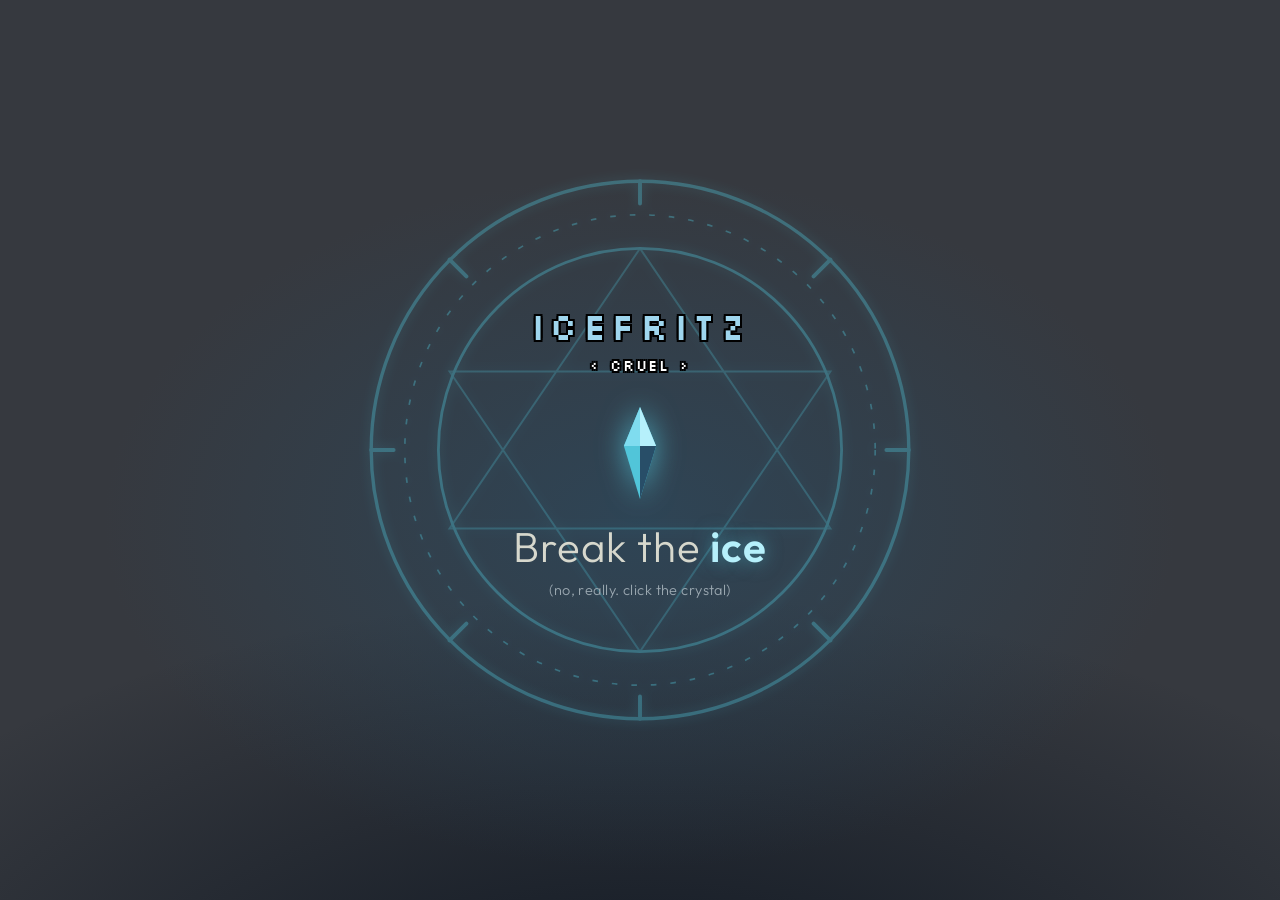
==== index.html @ 23041ba1 "Home: lift a little on iPads held sideways Co-Authored-By: Claude Opus 5.5 <noreply@anthropic.com> C" ====
<!doctype html>
<html lang="en">
<head>
<meta charset="utf-8">
<meta name="viewport" content="width=device-width, initial-scale=1">
<title>IceFritz · Cruel</title>
<meta name="description" content="IceFritz of the Cruel guild. Break the ice.">
<meta name="theme-color" content="#36393f">
<link rel="icon" href="data:image/svg+xml,%3Csvg xmlns='http://www.w3.org/2000/svg' viewBox='0 0 64 64'%3E%3Crect width='64' height='64' rx='14' fill='%2336393f'/%3E%3Cpath d='M32 6 42 30 32 58 22 30Z' fill='%2351c5d9'/%3E%3Cpath d='M32 6 42 30H22Z' fill='%23b6f0fb'/%3E%3Cpath d='M32 58 42 30H32Z' fill='%23284e68'/%3E%3C/svg%3E">
<link rel="preconnect" href="https://fonts.googleapis.com">
<link rel="preconnect" href="https://fonts.gstatic.com" crossorigin>
<link href="https://fonts.googleapis.com/css2?family=Silkscreen&family=Outfit:wght@300;600&display=swap" rel="stylesheet">
<link rel="stylesheet" href="assets/ice.css">
<link rel="stylesheet" href="assets/crystal.css">
<script src="assets/crystal.js" defer></script>
<style>
html,body{height:100%;overflow:clip}
/* svh = the visible screen on phones/tablets (excludes Safari's toolbars), so the circle centres on what you actually see */
body{height:100svh;display:grid;place-items:center;padding:24px 16px;overflow:hidden}
/* lift the circle so the crystal sits at the optical centre, a little above the middle */
main{translate:0 0}
@media (orientation:portrait){main{translate:0 -11svh}}
/* touch tablets held sideways (iPad landscape): lift a little; desktops stay centred */
@media (orientation:landscape) and (pointer:coarse) and (min-width:900px){main{translate:0 -7svh}}
main{position:relative;max-width:100%;text-align:center;width:min(100%,560px);aspect-ratio:1;display:grid;place-content:center;justify-items:center}
/* on phones the circle grows past the text block (up to 120% of the screen width) so the text stays inside the inner ring */
.rune{position:absolute;left:50%;top:50%;width:max(100%,min(560px,120vw));height:auto;aspect-ratio:1;translate:-50% -50%}
.name{font-size:clamp(20px,6vw,38px);position:relative}
.tag{font-size:clamp(12px,3vw,15px);margin-top:6px;position:relative}
.crystal-nav{margin:26px 0 18px}
.tagline{position:relative;display:grid;justify-items:center;width:max-content;transition:opacity .25s ease,transform .3s ease}
.menu-open main .tagline{opacity:0;transform:translateY(10px)}
h1{position:relative;font-weight:300;font-size:clamp(22px,6.4vw,42px);white-space:nowrap;line-height:1.15;letter-spacing:.02em;color:var(--frost)}
h1 b{font-weight:600;color:var(--ice-hi);text-shadow:0 0 18px rgba(81,197,217,.55)}
/* hint: one line, never wider than the tagline (width:0 + min-width:100% keeps it from widening the box) */
.hint{width:0;min-width:100%;margin-top:8px;font-size:clamp(10px,2.25vw,14.5px);font-weight:300;letter-spacing:.03em;color:var(--muted);white-space:nowrap;overflow:hidden;text-overflow:clip;text-align:center}
@media (prefers-reduced-motion:reduce){.tagline{transition:none}}

</style>
</head>
<body>
<main>
  <svg class="rune" viewBox="0 0 200 200" aria-hidden="true" fill="none" stroke="currentColor">
    <circle cx="100" cy="100" r="96" stroke-width="1.2"/>
    <circle cx="100" cy="100" r="84" stroke-width=".6" stroke-dasharray="2 5"/>
    <circle cx="100" cy="100" r="72" stroke-width="1"/>
    <path d="M100 28 168 128H32Z M100 172 32 72H168Z" stroke-width=".7" opacity=".7"/>
    <g stroke-width="1.4" stroke-linecap="round">
      <path d="M100 4v8M100 188v8M4 100h8M188 100h8M32 32l6 6M162 162l6 6M32 168l6-6M162 38l6-6"/>
    </g>
  </svg>
  <a class="plate name" href="https://x.com/IceFritz_AE" target="_blank" rel="noopener" title="IceFritz on X">IceFritz</a>
  <a class="plate tag" href="https://discord.gg/aqwcruel" target="_blank" rel="noopener" title="Cruel guild Discord">&lsaquo; Cruel &rsaquo;</a>
  <div class="crystal-nav" data-crystal-nav></div>
  <div class="tagline">
    <h1>Break the <b>ice</b></h1>
    <p class="hint">(no, really. click the crystal)</p>
  </div>
</main>

</body>
</html>
---- assets/ice.css ----
/* IceFritz shared look: palette from the IceFritz character art */
:root{
  --bg:#36393f;        /* backdrop */
  --abyss:#0d1520;     /* deepest navy */
  --navy:#1e2d3f;
  --steel:#284e68;
  --slate:#517e8f;
  --frost:#d7d8cd;     /* pale scarf/fur */
  --muted:#9aa7b0;
  --ice:#51c5d9;       /* crystal glow */
  --ice-hi:#b6f0fb;
  --plate:#9fd6ee;     /* nameplate blue */
  --panel:rgba(13,21,32,.55);
  --edge:rgba(81,197,217,.18);
  color-scheme:dark;
}
*{box-sizing:border-box;margin:0}
html{background:var(--bg)}
body{
  min-height:100vh;
  background:
    radial-gradient(60% 55% at 50% 58%, rgba(40,78,104,.55), transparent 70%),
    radial-gradient(120% 90% at 50% 120%, var(--abyss), transparent 60%),
    var(--bg);
  background-attachment:fixed;
  color:var(--frost);
  font-family:"Outfit",system-ui,sans-serif;
}
.rune{color:var(--ice);opacity:.38;filter:drop-shadow(0 0 6px rgba(81,197,217,.6));animation:turn 90s linear infinite}
@keyframes turn{to{transform:rotate(360deg)}}
.plate{display:block;text-decoration:none;transition:color .15s,filter .15s;font-family:"Silkscreen",monospace;color:var(--plate);letter-spacing:.12em;text-transform:uppercase;
  text-shadow:-2px 0 #000,2px 0 #000,0 -2px #000,0 2px #000,-2px -2px #000,2px 2px #000,-2px 2px #000,2px -2px #000}
.plate.tag{color:#fff}
a.plate:hover,a.plate:focus-visible{color:var(--ice-hi);filter:drop-shadow(0 0 8px rgba(81,197,217,.7));outline:none}
.glow{font-weight:600;color:var(--ice-hi);text-shadow:0 0 18px rgba(81,197,217,.55)}
@media (prefers-reduced-motion:reduce){.rune{animation:none}}
---- assets/crystal.css ----
/* Crystal menu: click/tap the crystal to open the site navigation */
.crystal-nav{position:relative;z-index:20;display:grid;justify-items:center}
.crystal-btn{position:relative;display:grid;place-items:center;padding:6px 14px;background:none;border:0;border-radius:14px;cursor:pointer;color:inherit;-webkit-tap-highlight-color:transparent}
.crystal-btn:focus-visible{outline:1px dashed var(--ice);outline-offset:2px}
.crystal{display:block;width:46px;height:auto;filter:drop-shadow(0 0 14px rgba(81,197,217,.75));animation:bob 4s ease-in-out infinite;transition:filter .25s}
.is-open .crystal{filter:drop-shadow(0 0 22px rgba(182,240,251,.95)) brightness(1.12)}
@keyframes bob{50%{transform:translateY(-6px)}}

.site-nav{position:absolute;top:100%;left:50%;transform:translateX(-50%);display:flex;flex-direction:column;align-items:center;gap:10px;padding-top:16px;pointer-events:none}
.site-nav::before{content:"";width:1px;height:0;margin-bottom:-4px;background:linear-gradient(var(--ice),transparent);box-shadow:0 0 8px var(--ice);transition:height .3s ease}
.site-nav a{display:flex;flex-direction:column;align-items:center;gap:3px;min-width:170px;padding:11px 20px;text-decoration:none;background:var(--panel);border:1px solid var(--edge);border-radius:12px;backdrop-filter:blur(6px);-webkit-backdrop-filter:blur(6px);
  opacity:0;transform:translateY(-10px) scale(.96);transition:opacity .25s ease,transform .3s ease,border-color .15s,box-shadow .15s}
.site-nav a b{font-family:"Silkscreen",monospace;font-weight:400;font-size:15px;letter-spacing:.14em;text-transform:uppercase;color:var(--plate)}
.site-nav a span{font-size:12px;color:var(--muted);white-space:nowrap}
.site-nav a:hover,.site-nav a:focus-visible{outline:none;border-color:var(--ice);box-shadow:0 0 18px -4px var(--ice)}
.site-nav a:hover b,.site-nav a:focus-visible b{color:var(--ice-hi)}
.is-open .site-nav{pointer-events:auto}
.is-open .site-nav::before{height:22px}
.is-open .site-nav a{opacity:1;transform:none}
.is-open .site-nav a:nth-of-type(2){transition-delay:.05s}
.is-open .site-nav a:nth-of-type(3){transition-delay:.1s}
.is-open .site-nav a:nth-of-type(4){transition-delay:.15s}

/* corner variant (sub-pages): small crystal pinned top right, menu drops down on the right */
.crystal-nav.corner{position:fixed;top:max(10px, env(safe-area-inset-top, 0px));right:max(6px, env(safe-area-inset-right, 0px))}
.corner .crystal{width:26px;filter:drop-shadow(0 0 10px rgba(81,197,217,.75))}
.corner .crystal-btn{padding:8px 14px}
.corner .site-nav{left:auto;right:0;transform:none;align-items:flex-end;padding-top:10px}
.corner .site-nav::before{margin-right:27px}

/* cracking ice, on click */
.cracks path{stroke-dasharray:1;stroke-dashoffset:1;opacity:.95;filter:drop-shadow(0 0 1.5px #fff);transition:stroke-dashoffset .35s cubic-bezier(.3,.7,.2,1)}
.cracks path:nth-child(2){transition-delay:.05s}.cracks path:nth-child(3){transition-delay:.1s}.cracks path:nth-child(4){transition-delay:.12s}.cracks path:nth-child(5){transition-delay:.18s}.cracks path:nth-child(6){transition-delay:.2s}
.is-open .cracks path{stroke-dashoffset:0}
.crystal-btn.shake .crystal{animation:crack .32s steps(2) 1,bob 4s ease-in-out .32s infinite}
@keyframes crack{0%{transform:translate(0,0) rotate(0)}25%{transform:translate(-1.5px,1px) rotate(-2deg)}50%{transform:translate(1.5px,-1px) rotate(2deg)}75%{transform:translate(-1px,0) rotate(-1deg)}100%{transform:none}}
.shards{position:absolute;left:50%;top:50%;width:0;height:0;pointer-events:none}
.shards i{position:absolute;left:-3px;top:-4px;width:6px;height:9px;background:linear-gradient(#e9fbff,#51c5d9);clip-path:polygon(50% 0,100% 60%,40% 100%,0 45%);opacity:0;filter:drop-shadow(0 0 4px rgba(81,197,217,.9))}
.burst .shards i{animation:shard .65s cubic-bezier(.15,.7,.3,1) forwards}
.shards i:nth-child(1){--x:-34px;--y:-26px;--r:-140deg}
.shards i:nth-child(2){--x:32px;--y:-30px;--r:160deg}
.shards i:nth-child(3){--x:-40px;--y:8px;--r:-200deg;width:4px;height:6px}
.shards i:nth-child(4){--x:38px;--y:12px;--r:210deg;width:5px;height:7px}
.shards i:nth-child(5){--x:-18px;--y:34px;--r:-90deg;width:4px;height:6px}
.shards i:nth-child(6){--x:20px;--y:36px;--r:120deg}
.corner .shards i{--s:.6}
.corner .shards i:nth-child(odd){--x:-22px}
.corner .shards i:nth-child(even){--x:20px}
@keyframes shard{0%{opacity:1;transform:translate(0,0) rotate(0) scale(1)}100%{opacity:0;transform:translate(var(--x),var(--y)) rotate(var(--r)) scale(.6)}}

@media (prefers-reduced-motion:reduce){.crystal,.crystal-btn.shake .crystal{animation:none}.burst .shards i{animation:none}.cracks path,.site-nav a,.site-nav::before{transition:none}}
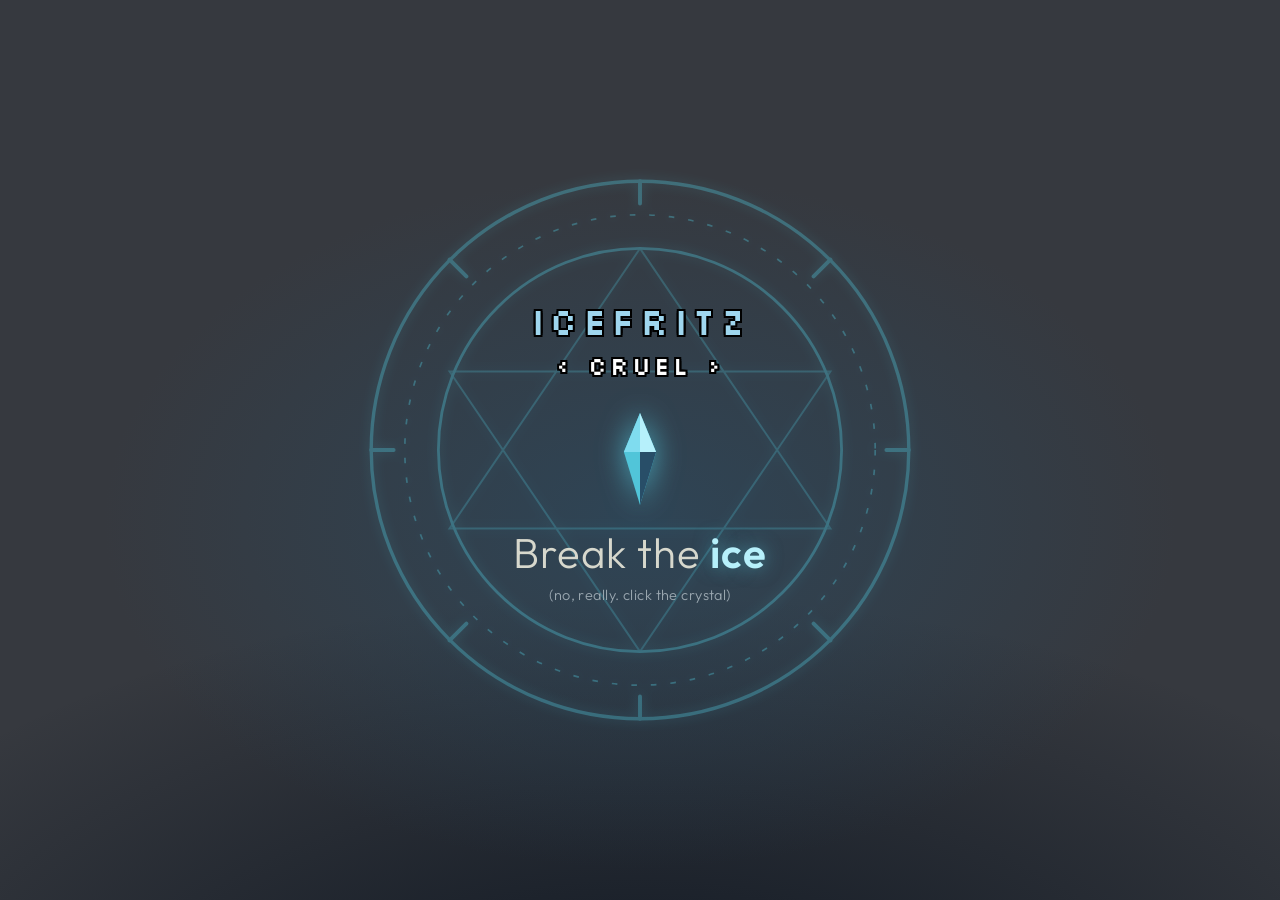
==== commit 63c86aa7: "Home: larger CRUEL tag, same width as the old Coming soon tag Co-Authored-By: Claude Opus 5.5 <norep" ====
--- a/index.html
+++ b/index.html
@@ -22,11 +22,11 @@
 @media (orientation:portrait){main{translate:0 -11svh}}
 /* touch tablets held sideways (iPad landscape): lift a little; desktops stay centred */
 @media (orientation:landscape) and (pointer:coarse) and (min-width:900px){main{translate:0 -7svh}}
-main{position:relative;max-width:100%;text-align:center;width:min(100%,560px);aspect-ratio:1;display:grid;place-content:center;justify-items:center}
+main{position:relative;max-width:100%;text-align:center;width:min(100%,560px,100svh - 48px);aspect-ratio:1;display:grid;place-content:center;justify-items:center}
 /* on phones the circle grows past the text block (up to 120% of the screen width) so the text stays inside the inner ring */
 .rune{position:absolute;left:50%;top:50%;width:max(100%,min(560px,120vw));height:auto;aspect-ratio:1;translate:-50% -50%}
 .name{font-size:clamp(20px,6vw,38px);position:relative}
-.tag{font-size:clamp(12px,3vw,15px);margin-top:6px;position:relative}
+.tag{font-size:clamp(17px,5.1vw,25px);margin-top:4px;position:relative}
 .crystal-nav{margin:26px 0 18px}
 .tagline{position:relative;display:grid;justify-items:center;width:max-content;transition:opacity .25s ease,transform .3s ease}
 .menu-open main .tagline{opacity:0;transform:translateY(10px)}
--- a/assets/crystal.css
+++ b/assets/crystal.css
@@ -4,6 +4,12 @@
 .crystal-btn:focus-visible{outline:1px dashed var(--ice);outline-offset:2px}
 .crystal{display:block;width:46px;height:auto;filter:drop-shadow(0 0 14px rgba(81,197,217,.75));animation:bob 4s ease-in-out infinite;transition:filter .25s}
 .is-open .crystal{filter:drop-shadow(0 0 22px rgba(182,240,251,.95)) brightness(1.12)}
+/* hover: glow only (no opening), on devices with a real mouse */
+.crystal-btn::after{content:"";position:absolute;inset:-6px 0;border-radius:50%;background:radial-gradient(closest-side,rgba(81,197,217,.32),transparent);opacity:0;transform:scale(.7);transition:opacity .3s ease,transform .3s ease;pointer-events:none;z-index:-1}
+@media (hover:hover){
+  .crystal-btn:hover .crystal{filter:drop-shadow(0 0 20px rgba(182,240,251,.9)) drop-shadow(0 0 6px rgba(81,197,217,.9)) brightness(1.15)}
+  .crystal-btn:hover::after{opacity:1;transform:scale(1.15)}
+}
 @keyframes bob{50%{transform:translateY(-6px)}}
 
 .site-nav{position:absolute;top:100%;left:50%;transform:translateX(-50%);display:flex;flex-direction:column;align-items:center;gap:10px;padding-top:16px;pointer-events:none}
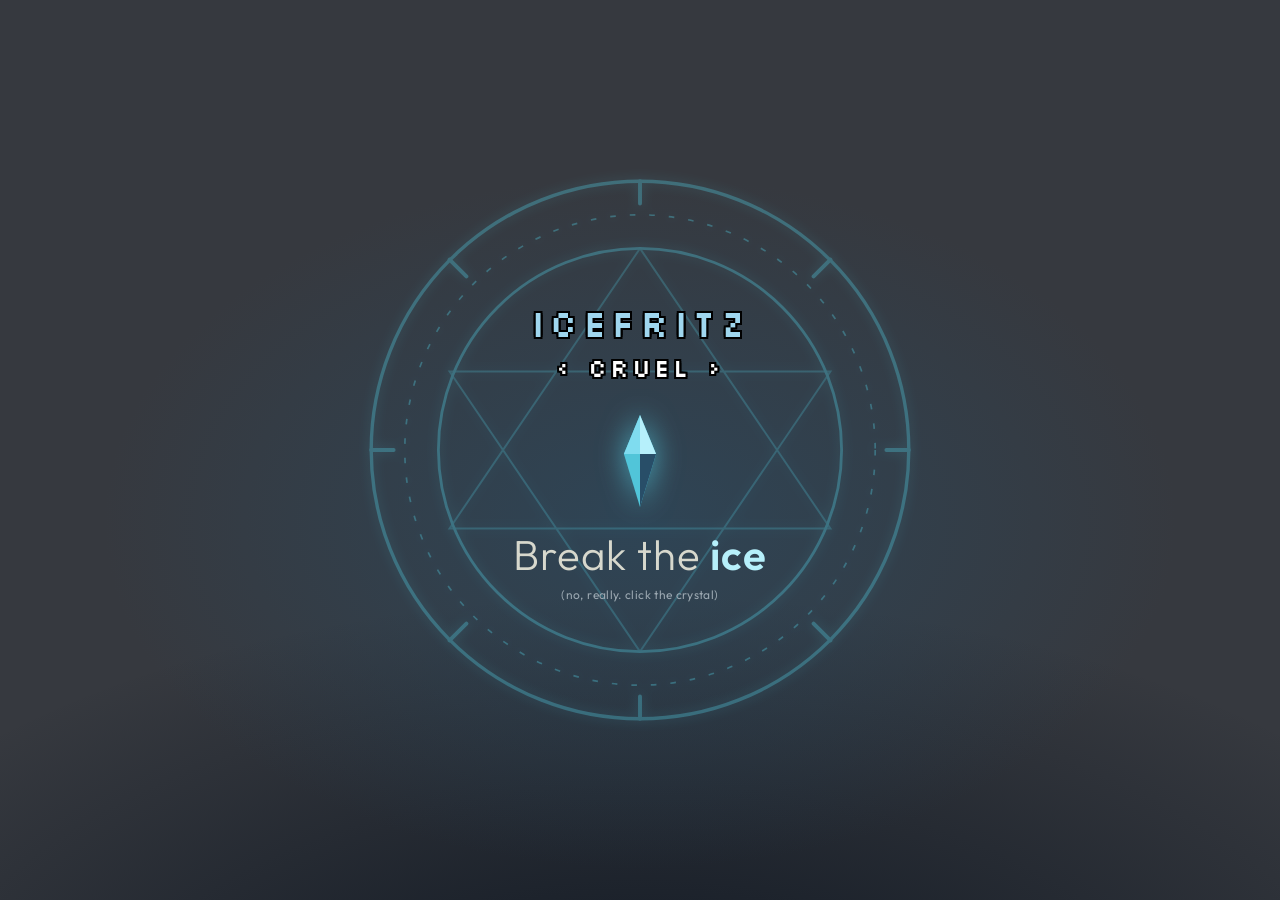
==== commit 234f0961: "Implement ui-refine-home: flat crystal menu, glow only on crystal - Crystal menu items are a flat li" ====
--- a/index.html
+++ b/index.html
@@ -3,6 +3,8 @@
 <head>
 <meta charset="utf-8">
 <meta name="viewport" content="width=device-width, initial-scale=1">
+<meta name="color-scheme" content="dark">
+<meta name="darkreader-lock">
 <title>IceFritz · Cruel</title>
 <meta name="description" content="IceFritz of the Cruel guild. Break the ice.">
 <meta name="theme-color" content="#36393f">
@@ -28,12 +30,12 @@
 .name{font-size:clamp(20px,6vw,38px);position:relative}
 .tag{font-size:clamp(17px,5.1vw,25px);margin-top:4px;position:relative}
 .crystal-nav{margin:26px 0 18px}
-.tagline{position:relative;display:grid;justify-items:center;width:max-content;transition:opacity .25s ease,transform .3s ease}
+.tagline{position:relative;display:grid;justify-items:center;width:max-content;min-width:min(78vw,300px);transition:opacity .25s ease,transform .3s ease}
 .menu-open main .tagline{opacity:0;transform:translateY(10px)}
 h1{position:relative;font-weight:300;font-size:clamp(22px,6.4vw,42px);white-space:nowrap;line-height:1.15;letter-spacing:.02em;color:var(--frost)}
-h1 b{font-weight:600;color:var(--ice-hi);text-shadow:0 0 18px rgba(81,197,217,.55)}
+h1 b{font-weight:600;color:var(--ice-hi)}
 /* hint: one line, never wider than the tagline (width:0 + min-width:100% keeps it from widening the box) */
-.hint{width:0;min-width:100%;margin-top:8px;font-size:clamp(10px,2.25vw,14.5px);font-weight:300;letter-spacing:.03em;color:var(--muted);white-space:nowrap;overflow:hidden;text-overflow:clip;text-align:center}
+.hint{width:0;min-width:100%;margin-top:8px;font-size:12px;font-weight:400;letter-spacing:.03em;color:var(--muted);white-space:nowrap;overflow:hidden;text-overflow:clip;text-align:center}
 @media (prefers-reduced-motion:reduce){.tagline{transition:none}}
 
 </style>
--- a/assets/ice.css
+++ b/assets/ice.css
@@ -34,3 +34,28 @@
 a.plate:hover,a.plate:focus-visible{color:var(--ice-hi);filter:drop-shadow(0 0 8px rgba(81,197,217,.7));outline:none}
 .glow{font-weight:600;color:var(--ice-hi);text-shadow:0 0 18px rgba(81,197,217,.55)}
 @media (prefers-reduced-motion:reduce){.rune{animation:none}}
+
+/* Tool pages (body.page): shared frame for boosts and checklist. :where() keeps these at element-level
+   specificity, so each page's own <style> can still override them. */
+:where(.page){overflow-x:hidden}
+:where(.page) .bg-rune{position:fixed;width:min(110vw,760px);aspect-ratio:1;right:max(-30vw,-240px);top:-200px;opacity:.16;pointer-events:none;z-index:0}
+:where(.page) .wrap{position:relative;z-index:1;width:min(100% - 32px,760px);margin:0 auto;padding:40px 0 56px}
+:where(.page) header{display:flex;flex-direction:column;align-items:flex-start;gap:4px;margin-bottom:34px}
+:where(.page) .back{display:inline-flex;align-items:center;gap:10px;padding:6px 0;margin-bottom:14px;font-size:15px;color:var(--muted);text-decoration:none;transition:color .15s}
+:where(.page) .back svg{width:18px;height:18px;overflow:visible}
+:where(.page) .back .chev{stroke:var(--frost);transition:stroke .15s}
+:where(.page) .back .dash{fill:var(--ice);filter:drop-shadow(0 0 4px rgba(81,197,217,.7));transition:transform .2s ease}
+:where(.page) .back:hover,:where(.page) .back:focus-visible{color:var(--frost);outline:none}
+:where(.page) .back:hover .dash,:where(.page) .back:focus-visible .dash{transform:translateX(-3px)}
+:where(.page) .back:focus-visible{text-decoration:underline;text-underline-offset:4px}
+:where(.page) h1{font-weight:300;font-size:clamp(34px,7vw,52px);letter-spacing:.01em;line-height:1.05}
+:where(.page) .sub{margin-top:10px;color:var(--muted);font-size:14px;line-height:1.6}
+:where(.page) h2{display:flex;align-items:center;gap:10px;font-family:"Silkscreen",monospace;font-weight:400;font-size:12px;letter-spacing:.2em;text-transform:uppercase;color:var(--plate);margin:0 0 14px}
+:where(.page) h2::after{content:"";flex:1;height:1px;background:linear-gradient(90deg,var(--edge),transparent)}
+@media (min-width:1100px){
+  /* Desktop: title and tools in a left sidebar (width via --side-w), the main list fills the rest */
+  :where(.page) .wrap{width:min(100% - 64px,1720px);display:grid;grid-template-columns:var(--side-w,360px) minmax(0,1fr);column-gap:44px;grid-template-areas:"side main" "side2 main";grid-template-rows:auto 1fr;align-items:start}
+  :where(.page) .side{grid-area:side}
+  :where(.page) .main{grid-area:main;padding-top:4px}
+  :where(.page) .side2{grid-area:side2}
+}
--- a/assets/crystal.css
+++ b/assets/crystal.css
@@ -14,11 +14,11 @@
 
 .site-nav{position:absolute;top:100%;left:50%;transform:translateX(-50%);display:flex;flex-direction:column;align-items:center;gap:10px;padding-top:16px;pointer-events:none}
 .site-nav::before{content:"";width:1px;height:0;margin-bottom:-4px;background:linear-gradient(var(--ice),transparent);box-shadow:0 0 8px var(--ice);transition:height .3s ease}
-.site-nav a{display:flex;flex-direction:column;align-items:center;gap:3px;min-width:170px;padding:11px 20px;text-decoration:none;background:var(--panel);border:1px solid var(--edge);border-radius:12px;backdrop-filter:blur(6px);-webkit-backdrop-filter:blur(6px);
-  opacity:0;transform:translateY(-10px) scale(.96);transition:opacity .25s ease,transform .3s ease,border-color .15s,box-shadow .15s}
+.site-nav a{display:flex;flex-direction:column;align-items:center;gap:3px;min-width:170px;padding:11px 20px;text-decoration:none;border-bottom:1px solid var(--edge);
+  opacity:0;transform:translateY(-10px) scale(.96);transition:opacity .25s ease,transform .3s ease,border-color .15s}
 .site-nav a b{font-family:"Silkscreen",monospace;font-weight:400;font-size:15px;letter-spacing:.14em;text-transform:uppercase;color:var(--plate)}
 .site-nav a span{font-size:12px;color:var(--muted);white-space:nowrap}
-.site-nav a:hover,.site-nav a:focus-visible{outline:none;border-color:var(--ice);box-shadow:0 0 18px -4px var(--ice)}
+.site-nav a:hover,.site-nav a:focus-visible{outline:none;border-color:var(--ice)}
 .site-nav a:hover b,.site-nav a:focus-visible b{color:var(--ice-hi)}
 .is-open .site-nav{pointer-events:auto}
 .is-open .site-nav::before{height:22px}
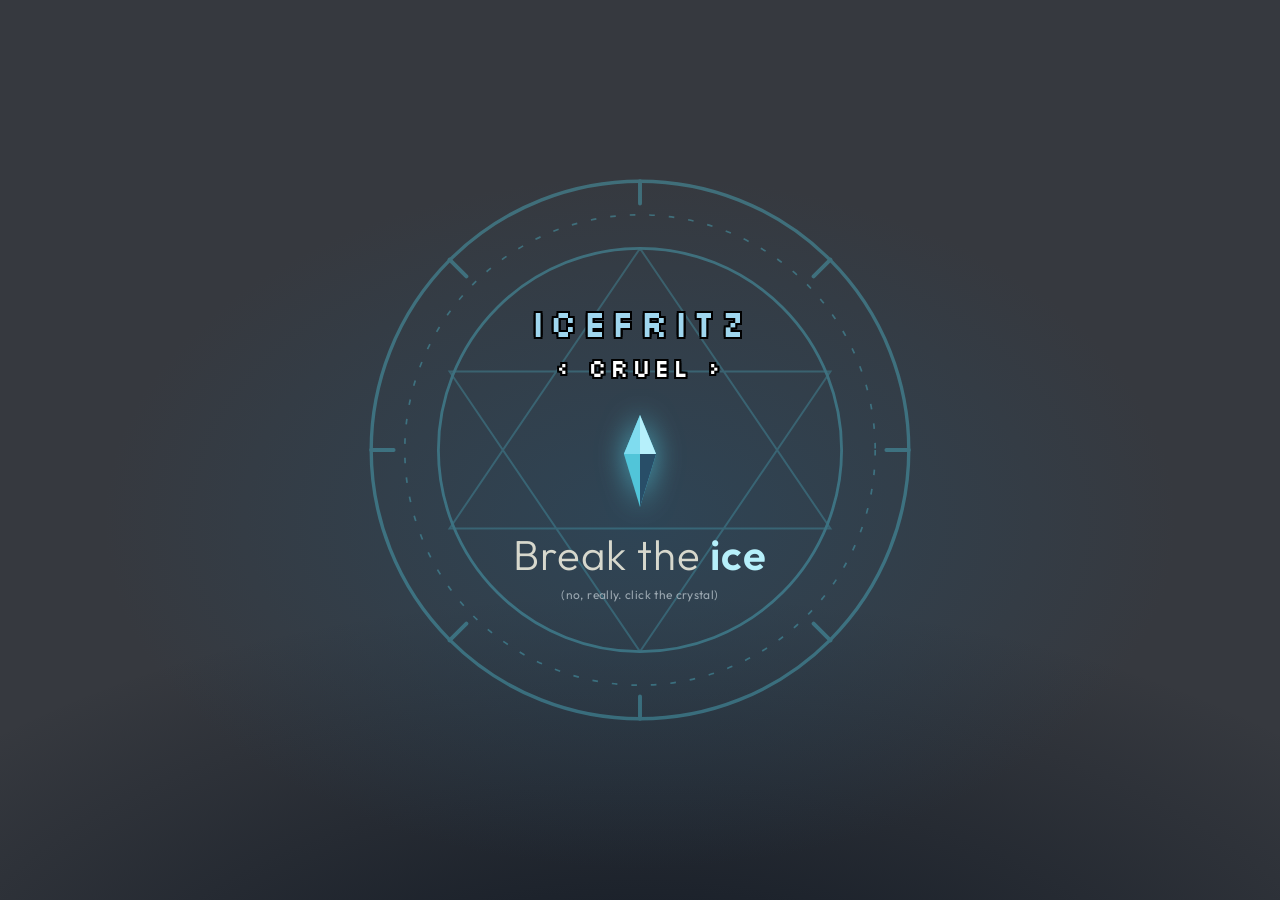
==== commit 492b11b4: "Add apple-touch-icon so saved web apps get an icon on iOS iOS home-screen icons need a PNG; the site" ====
--- a/index.html
+++ b/index.html
@@ -9,6 +9,7 @@
 <meta name="description" content="IceFritz of the Cruel guild. Break the ice.">
 <meta name="theme-color" content="#36393f">
 <link rel="icon" href="data:image/svg+xml,%3Csvg xmlns='http://www.w3.org/2000/svg' viewBox='0 0 64 64'%3E%3Crect width='64' height='64' rx='14' fill='%2336393f'/%3E%3Cpath d='M32 6 42 30 32 58 22 30Z' fill='%2351c5d9'/%3E%3Cpath d='M32 6 42 30H22Z' fill='%23b6f0fb'/%3E%3Cpath d='M32 58 42 30H32Z' fill='%23284e68'/%3E%3C/svg%3E">
+<link rel="apple-touch-icon" href="apple-touch-icon.png">
 <link rel="preconnect" href="https://fonts.googleapis.com">
 <link rel="preconnect" href="https://fonts.gstatic.com" crossorigin>
 <link href="https://fonts.googleapis.com/css2?family=Silkscreen&family=Outfit:wght@300;600&display=swap" rel="stylesheet">
--- a/assets/ice.css
+++ b/assets/ice.css
@@ -26,13 +26,13 @@
   color:var(--frost);
   font-family:"Outfit",system-ui,sans-serif;
 }
-.rune{color:var(--ice);opacity:.38;filter:drop-shadow(0 0 6px rgba(81,197,217,.6));animation:turn 90s linear infinite}
+.rune{color:var(--ice);opacity:.38;animation:turn 90s linear infinite}
 @keyframes turn{to{transform:rotate(360deg)}}
 .plate{display:block;text-decoration:none;transition:color .15s,filter .15s;font-family:"Silkscreen",monospace;color:var(--plate);letter-spacing:.12em;text-transform:uppercase;
   text-shadow:-2px 0 #000,2px 0 #000,0 -2px #000,0 2px #000,-2px -2px #000,2px 2px #000,-2px 2px #000,2px -2px #000}
 .plate.tag{color:#fff}
-a.plate:hover,a.plate:focus-visible{color:var(--ice-hi);filter:drop-shadow(0 0 8px rgba(81,197,217,.7));outline:none}
-.glow{font-weight:600;color:var(--ice-hi);text-shadow:0 0 18px rgba(81,197,217,.55)}
+a.plate:hover,a.plate:focus-visible{color:var(--ice-hi);outline:none}
+.glow{font-weight:600;color:var(--ice-hi)}
 @media (prefers-reduced-motion:reduce){.rune{animation:none}}
 
 /* Tool pages (body.page): shared frame for boosts and checklist. :where() keeps these at element-level
@@ -44,14 +44,14 @@
 :where(.page) .back{display:inline-flex;align-items:center;gap:10px;padding:6px 0;margin-bottom:14px;font-size:15px;color:var(--muted);text-decoration:none;transition:color .15s}
 :where(.page) .back svg{width:18px;height:18px;overflow:visible}
 :where(.page) .back .chev{stroke:var(--frost);transition:stroke .15s}
-:where(.page) .back .dash{fill:var(--ice);filter:drop-shadow(0 0 4px rgba(81,197,217,.7));transition:transform .2s ease}
+:where(.page) .back .dash{fill:var(--ice);transition:transform .2s ease}
 :where(.page) .back:hover,:where(.page) .back:focus-visible{color:var(--frost);outline:none}
 :where(.page) .back:hover .dash,:where(.page) .back:focus-visible .dash{transform:translateX(-3px)}
 :where(.page) .back:focus-visible{text-decoration:underline;text-underline-offset:4px}
 :where(.page) h1{font-weight:300;font-size:clamp(34px,7vw,52px);letter-spacing:.01em;line-height:1.05}
 :where(.page) .sub{margin-top:10px;color:var(--muted);font-size:14px;line-height:1.6}
 :where(.page) h2{display:flex;align-items:center;gap:10px;font-family:"Silkscreen",monospace;font-weight:400;font-size:12px;letter-spacing:.2em;text-transform:uppercase;color:var(--plate);margin:0 0 14px}
-:where(.page) h2::after{content:"";flex:1;height:1px;background:linear-gradient(90deg,var(--edge),transparent)}
+:where(.page) h2::after{content:"";flex:1;height:1px;background:var(--edge)}
 @media (min-width:1100px){
   /* Desktop: title and tools in a left sidebar (width via --side-w), the main list fills the rest */
   :where(.page) .wrap{width:min(100% - 64px,1720px);display:grid;grid-template-columns:var(--side-w,360px) minmax(0,1fr);column-gap:44px;grid-template-areas:"side main" "side2 main";grid-template-rows:auto 1fr;align-items:start}
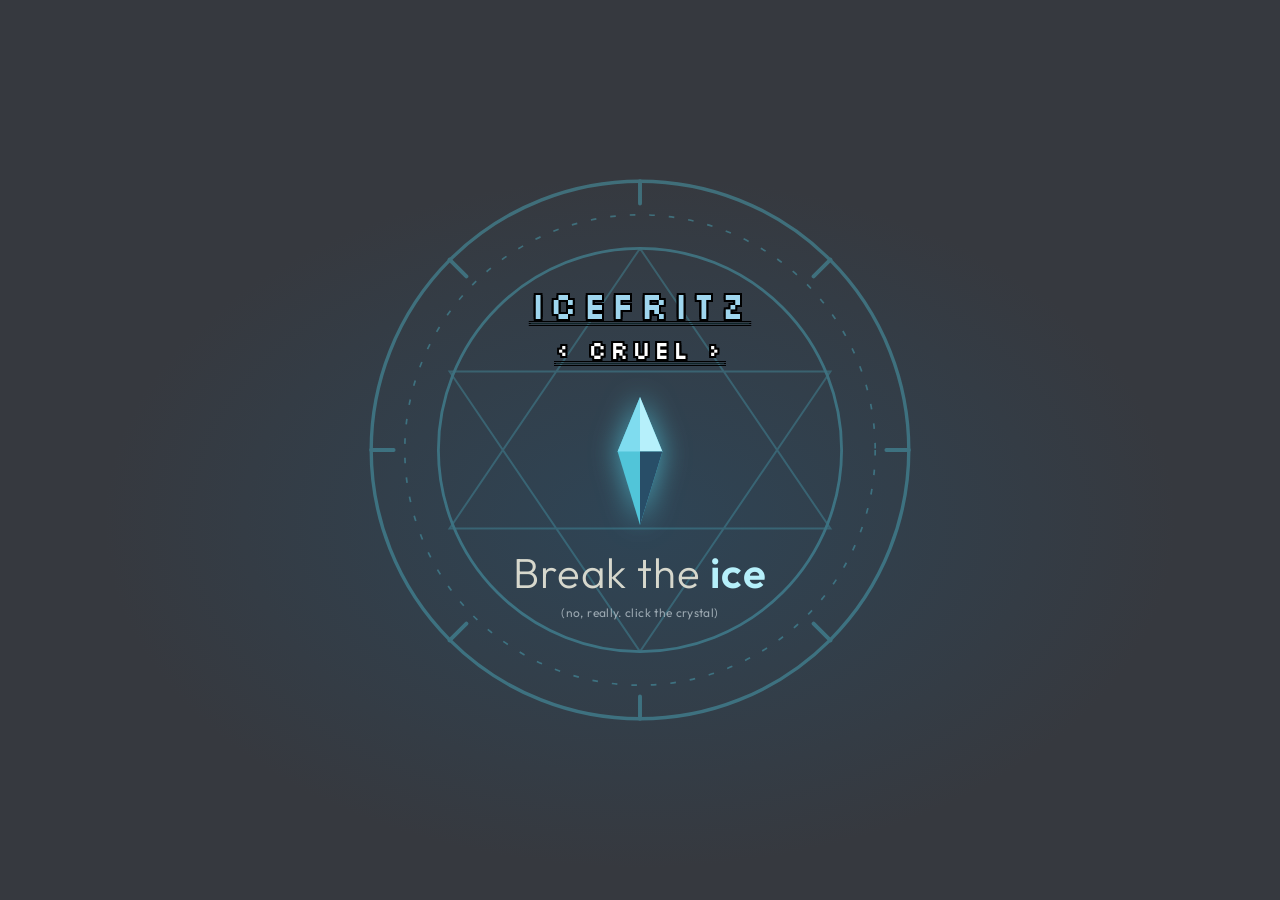
==== commit 49bf9e1c: "Home: implement ui-refine-home-2 - Name is the page heading; slogan becomes a paragraph (same look) " ====
--- a/index.html
+++ b/index.html
@@ -31,13 +31,18 @@
 .name{font-size:clamp(20px,6vw,38px);position:relative}
 .tag{font-size:clamp(17px,5.1vw,25px);margin-top:4px;position:relative}
 .crystal-nav{margin:26px 0 18px}
+@media (min-width:700px){.crystal-nav .crystal{width:64px}}
 .tagline{position:relative;display:grid;justify-items:center;width:max-content;min-width:min(78vw,300px);transition:opacity .25s ease,transform .3s ease}
 .menu-open main .tagline{opacity:0;transform:translateY(10px)}
-h1{position:relative;font-weight:300;font-size:clamp(22px,6.4vw,42px);white-space:nowrap;line-height:1.15;letter-spacing:.02em;color:var(--frost)}
-h1 b{font-weight:600;color:var(--ice-hi)}
+.rune{transition:opacity .3s ease}
+.menu-open main .rune{opacity:.12}
+h1{margin:0;font-size:inherit;font-weight:inherit;line-height:inherit}
+.slogan{position:relative;font-weight:300;font-size:clamp(22px,6.4vw,42px);white-space:nowrap;line-height:1.15;letter-spacing:.02em;color:var(--frost)}
+.slogan b{font-weight:600;color:var(--ice-hi)}
 /* hint: one line, never wider than the tagline (width:0 + min-width:100% keeps it from widening the box) */
 .hint{width:0;min-width:100%;margin-top:8px;font-size:12px;font-weight:400;letter-spacing:.03em;color:var(--muted);white-space:nowrap;overflow:hidden;text-overflow:clip;text-align:center}
-@media (prefers-reduced-motion:reduce){.tagline{transition:none}}
+@media (prefers-reduced-motion:reduce){.tagline{transition:none}.rune{transition:none}}
+.sr-only{position:absolute;width:1px;height:1px;overflow:hidden;clip:rect(0 0 0 0);white-space:nowrap}
 
 </style>
 </head>
@@ -52,11 +57,11 @@
       <path d="M100 4v8M100 188v8M4 100h8M188 100h8M32 32l6 6M162 162l6 6M32 168l6-6M162 38l6-6"/>
     </g>
   </svg>
-  <a class="plate name" href="https://x.com/IceFritz_AE" target="_blank" rel="noopener" title="IceFritz on X">IceFritz</a>
-  <a class="plate tag" href="https://discord.gg/aqwcruel" target="_blank" rel="noopener" title="Cruel guild Discord">&lsaquo; Cruel &rsaquo;</a>
+  <h1><a class="plate name" href="https://x.com/IceFritz_AE" target="_blank" rel="noopener" title="IceFritz on X">IceFritz<span class="sr-only"> (opens in new tab)</span></a></h1>
+  <a class="plate tag" href="https://discord.gg/aqwcruel" target="_blank" rel="noopener" title="Cruel guild Discord">&lsaquo; Cruel &rsaquo;<span class="sr-only"> (opens in new tab)</span></a>
   <div class="crystal-nav" data-crystal-nav></div>
   <div class="tagline">
-    <h1>Break the <b>ice</b></h1>
+    <p class="slogan">Break the <b>ice</b></p>
     <p class="hint">(no, really. click the crystal)</p>
   </div>
 </main>
--- a/assets/ice.css
+++ b/assets/ice.css
@@ -20,7 +20,6 @@
   min-height:100vh;
   background:
     radial-gradient(60% 55% at 50% 58%, rgba(40,78,104,.55), transparent 70%),
-    radial-gradient(120% 90% at 50% 120%, var(--abyss), transparent 60%),
     var(--bg);
   background-attachment:fixed;
   color:var(--frost);
@@ -31,6 +30,7 @@
 .plate{display:block;text-decoration:none;transition:color .15s,filter .15s;font-family:"Silkscreen",monospace;color:var(--plate);letter-spacing:.12em;text-transform:uppercase;
   text-shadow:-2px 0 #000,2px 0 #000,0 -2px #000,0 2px #000,-2px -2px #000,2px 2px #000,-2px 2px #000,2px -2px #000}
 .plate.tag{color:#fff}
+a.plate{text-decoration:underline;text-decoration-color:var(--edge);text-decoration-thickness:1px;text-underline-offset:4px}
 a.plate:hover,a.plate:focus-visible{color:var(--ice-hi);outline:none}
 .glow{font-weight:600;color:var(--ice-hi)}
 @media (prefers-reduced-motion:reduce){.rune{animation:none}}
@@ -56,6 +56,7 @@
   /* Desktop: title and tools in a left sidebar (width via --side-w), the main list fills the rest */
   :where(.page) .wrap{width:min(100% - 64px,1720px);display:grid;grid-template-columns:var(--side-w,360px) minmax(0,1fr);column-gap:44px;grid-template-areas:"side main" "side2 main";grid-template-rows:auto 1fr;align-items:start}
   :where(.page) .side{grid-area:side}
+  :where(.page) .side{position:sticky;top:24px;max-height:calc(100vh - 48px);overflow:auto}
   :where(.page) .main{grid-area:main;padding-top:4px}
   :where(.page) .side2{grid-area:side2}
 }
--- a/assets/crystal.css
+++ b/assets/crystal.css
@@ -13,10 +13,10 @@
 @keyframes bob{50%{transform:translateY(-6px)}}
 
 .site-nav{position:absolute;top:100%;left:50%;transform:translateX(-50%);display:flex;flex-direction:column;align-items:center;gap:10px;padding-top:16px;pointer-events:none}
-.site-nav::before{content:"";width:1px;height:0;margin-bottom:-4px;background:linear-gradient(var(--ice),transparent);box-shadow:0 0 8px var(--ice);transition:height .3s ease}
+.site-nav::before{content:"";width:1px;height:0;margin-bottom:-4px;background:var(--ice);transition:height .3s ease}
 .site-nav a{display:flex;flex-direction:column;align-items:center;gap:3px;min-width:170px;padding:11px 20px;text-decoration:none;border-bottom:1px solid var(--edge);
   opacity:0;transform:translateY(-10px) scale(.96);transition:opacity .25s ease,transform .3s ease,border-color .15s}
-.site-nav a b{font-family:"Silkscreen",monospace;font-weight:400;font-size:15px;letter-spacing:.14em;text-transform:uppercase;color:var(--plate)}
+.site-nav a b{font-family:"Silkscreen",monospace;font-weight:400;font-size:15px;letter-spacing:.14em;text-transform:uppercase;color:var(--plate);transition:color .15s}
 .site-nav a span{font-size:12px;color:var(--muted);white-space:nowrap}
 .site-nav a:hover,.site-nav a:focus-visible{outline:none;border-color:var(--ice)}
 .site-nav a:hover b,.site-nav a:focus-visible b{color:var(--ice-hi)}
@@ -27,12 +27,6 @@
 .is-open .site-nav a:nth-of-type(3){transition-delay:.1s}
 .is-open .site-nav a:nth-of-type(4){transition-delay:.15s}
 
-/* corner variant (sub-pages): small crystal pinned top right, menu drops down on the right */
-.crystal-nav.corner{position:fixed;top:max(10px, env(safe-area-inset-top, 0px));right:max(6px, env(safe-area-inset-right, 0px))}
-.corner .crystal{width:26px;filter:drop-shadow(0 0 10px rgba(81,197,217,.75))}
-.corner .crystal-btn{padding:8px 14px}
-.corner .site-nav{left:auto;right:0;transform:none;align-items:flex-end;padding-top:10px}
-.corner .site-nav::before{margin-right:27px}
 
 /* cracking ice, on click */
 .cracks path{stroke-dasharray:1;stroke-dashoffset:1;opacity:.95;filter:drop-shadow(0 0 1.5px #fff);transition:stroke-dashoffset .35s cubic-bezier(.3,.7,.2,1)}
@@ -49,9 +43,6 @@
 .shards i:nth-child(4){--x:38px;--y:12px;--r:210deg;width:5px;height:7px}
 .shards i:nth-child(5){--x:-18px;--y:34px;--r:-90deg;width:4px;height:6px}
 .shards i:nth-child(6){--x:20px;--y:36px;--r:120deg}
-.corner .shards i{--s:.6}
-.corner .shards i:nth-child(odd){--x:-22px}
-.corner .shards i:nth-child(even){--x:20px}
 @keyframes shard{0%{opacity:1;transform:translate(0,0) rotate(0) scale(1)}100%{opacity:0;transform:translate(var(--x),var(--y)) rotate(var(--r)) scale(.6)}}
 
 @media (prefers-reduced-motion:reduce){.crystal,.crystal-btn.shake .crystal{animation:none}.burst .shards i{animation:none}.cracks path,.site-nav a,.site-nav::before{transition:none}}
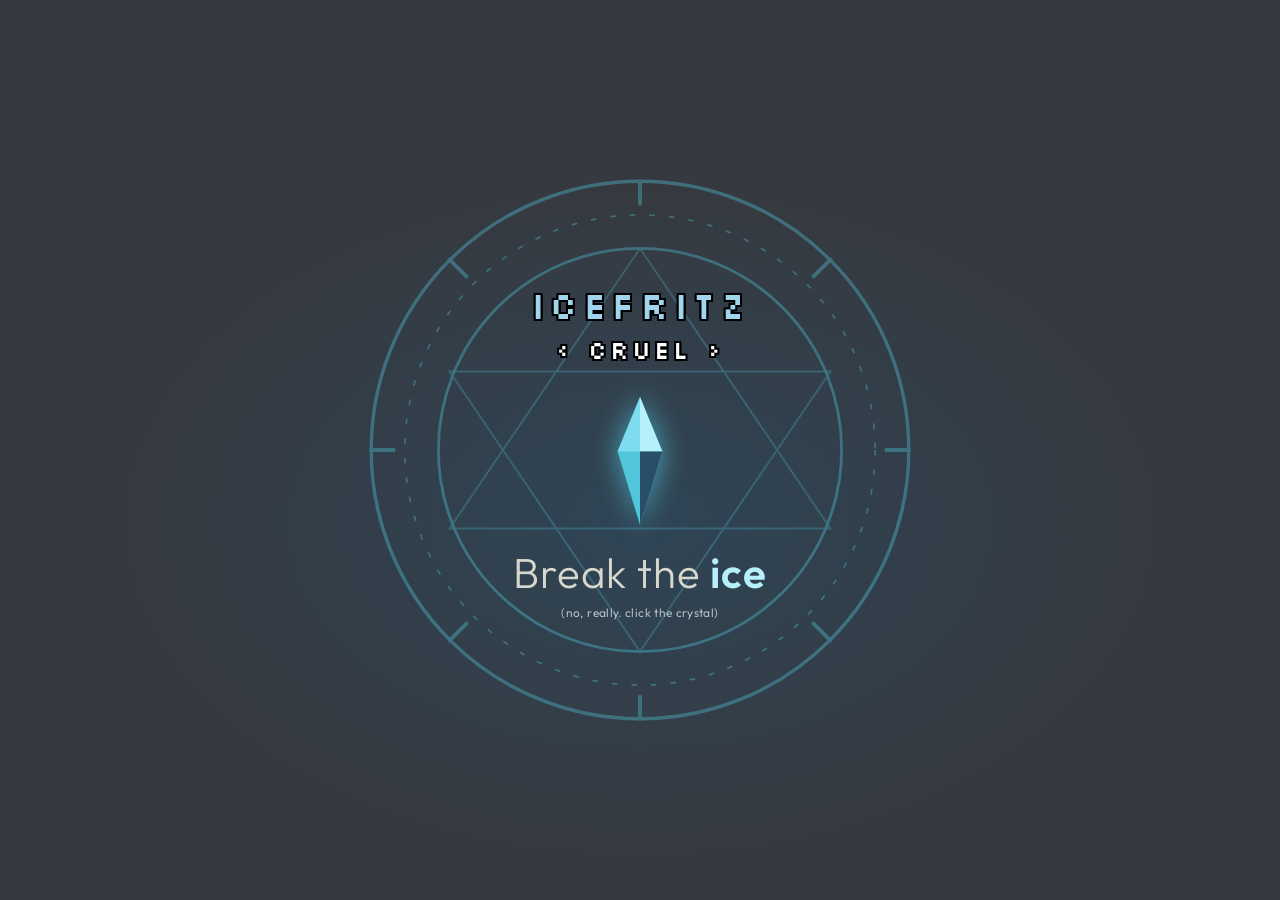
==== commit aefb3320: "Boosts: back link reads "Go back" to match the checklist; polish focus and contrast - Back link on b" ====
--- a/index.html
+++ b/index.html
@@ -40,7 +40,7 @@
 .slogan{position:relative;font-weight:300;font-size:clamp(22px,6.4vw,42px);white-space:nowrap;line-height:1.15;letter-spacing:.02em;color:var(--frost)}
 .slogan b{font-weight:600;color:var(--ice-hi)}
 /* hint: one line, never wider than the tagline (width:0 + min-width:100% keeps it from widening the box) */
-.hint{width:0;min-width:100%;margin-top:8px;font-size:12px;font-weight:400;letter-spacing:.03em;color:var(--muted);white-space:nowrap;overflow:hidden;text-overflow:clip;text-align:center}
+.hint{width:0;min-width:100%;margin-top:8px;font-size:12px;font-weight:400;letter-spacing:.03em;color:#b3bec6;white-space:nowrap;overflow:hidden;text-overflow:clip;text-align:center}
 @media (prefers-reduced-motion:reduce){.tagline{transition:none}.rune{transition:none}}
 .sr-only{position:absolute;width:1px;height:1px;overflow:hidden;clip:rect(0 0 0 0);white-space:nowrap}
 
--- a/assets/ice.css
+++ b/assets/ice.css
@@ -30,8 +30,8 @@
 .plate{display:block;text-decoration:none;transition:color .15s,filter .15s;font-family:"Silkscreen",monospace;color:var(--plate);letter-spacing:.12em;text-transform:uppercase;
   text-shadow:-2px 0 #000,2px 0 #000,0 -2px #000,0 2px #000,-2px -2px #000,2px 2px #000,-2px 2px #000,2px -2px #000}
 .plate.tag{color:#fff}
-a.plate{text-decoration:underline;text-decoration-color:var(--edge);text-decoration-thickness:1px;text-underline-offset:4px}
-a.plate:hover,a.plate:focus-visible{color:var(--ice-hi);outline:none}
+a.plate:hover{color:var(--ice-hi)}
+a.plate:focus-visible{color:var(--ice-hi);outline:1px dashed var(--ice);outline-offset:4px}
 .glow{font-weight:600;color:var(--ice-hi)}
 @media (prefers-reduced-motion:reduce){.rune{animation:none}}
 
